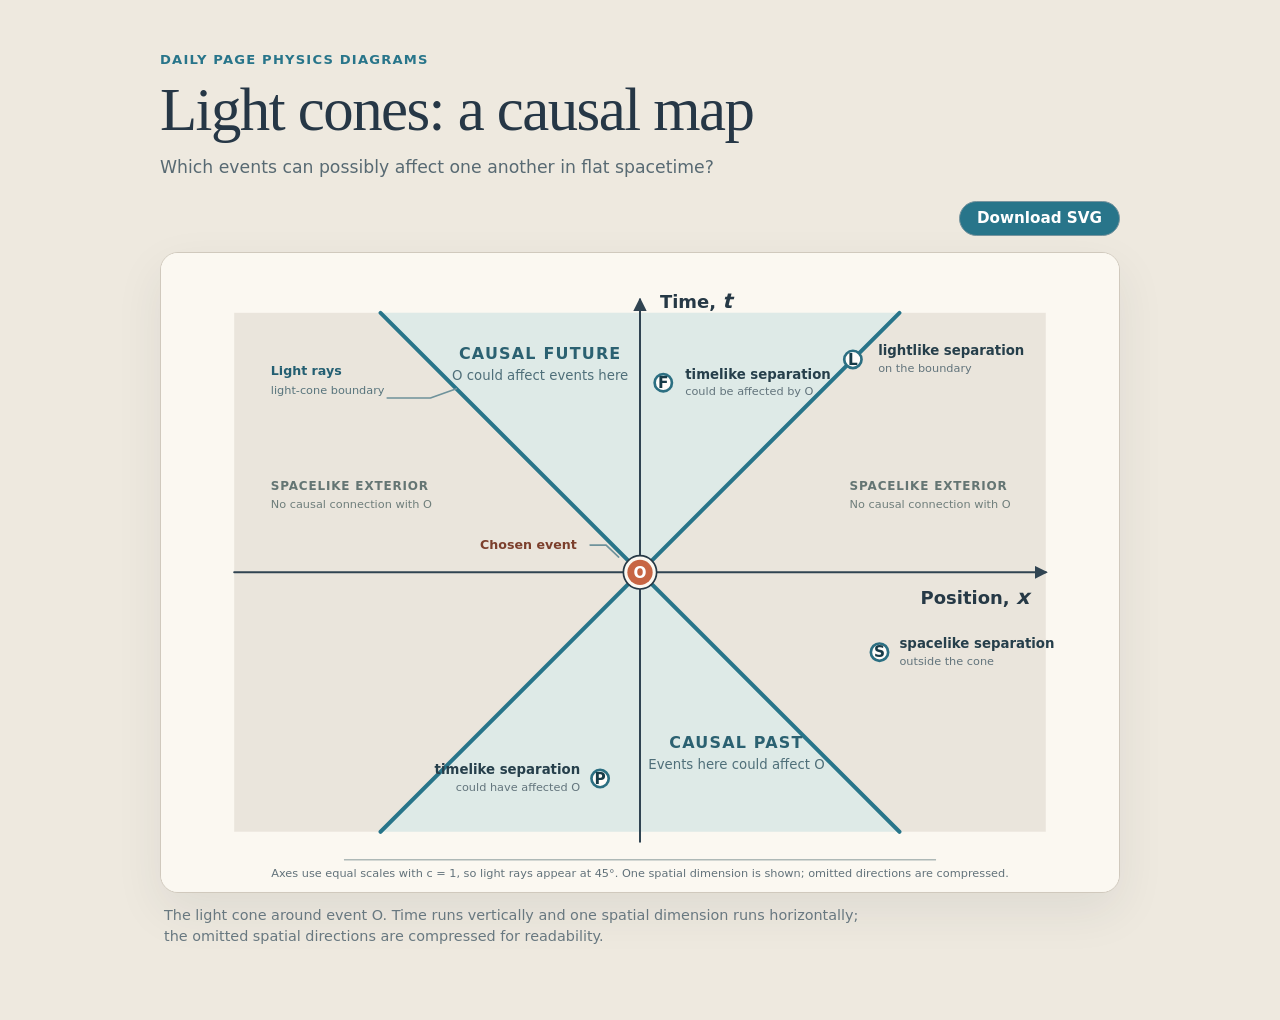
==== physics/light-cones-causal-map/index.html @ 35660392 "feat(physics): add light cone causal map" ====
<!doctype html>
<html lang="en">
  <head>
    <meta charset="utf-8" />
    <meta name="viewport" content="width=device-width, initial-scale=1" />
    <title>Light Cones: Causal Map</title>
    <link rel="stylesheet" href="styles.css" />
  </head>
  <body>
    <main>
      <header>
        <p class="eyebrow">Daily Page physics diagrams</p>
        <h1>Light cones: a causal map</h1>
        <p class="intro">Which events can possibly affect one another in flat spacetime?</p>
      </header>

      <nav class="controls" aria-label="Diagram controls">
        <a id="download" download="light-cone-causal-map.svg">Download SVG</a>
      </nav>

      <figure>
        <div id="diagram"></div>
        <figcaption>The light cone around event O. Time runs vertically and one spatial dimension runs horizontally; the omitted spatial directions are compressed for readability.</figcaption>
      </figure>
    </main>

    <script src="diagram.js"></script>
    <script src="preview.js"></script>
  </body>
</html>
---- physics/light-cones-causal-map/styles.css ----
:root {
  color-scheme: light;
  font-family: system-ui, -apple-system, BlinkMacSystemFont, "Segoe UI", sans-serif;
  color: #263746;
  background: #eee9df;
}

* { box-sizing: border-box; }

body { margin: 0; }

main {
  width: min(960px, calc(100% - 32px));
  margin: 52px auto 72px;
}

header { margin-bottom: 24px; }

.eyebrow {
  margin: 0 0 8px;
  color: #28758a;
  font-size: 0.82rem;
  font-weight: 750;
  letter-spacing: 0.09em;
  text-transform: uppercase;
}

h1 {
  margin: 0;
  font-family: Georgia, "Times New Roman", serif;
  font-size: clamp(2rem, 5vw, 3.8rem);
  font-weight: 500;
  letter-spacing: -0.025em;
}

.intro { margin: 12px 0 0; color: #586a73; font-size: 1.08rem; }

.controls {
  display: flex;
  justify-content: flex-end;
  margin-bottom: 16px;
}

#download {
  border: 1px solid #78949e;
  border-radius: 999px;
  padding: 9px 17px;
  color: #fff;
  background: #28758a;
  font: 650 0.95rem/1 system-ui, sans-serif;
  text-decoration: none;
}

figure { margin: 0; }

#diagram {
  overflow: hidden;
  border: 1px solid #d0c9bd;
  border-radius: 18px;
  background: #fbf8f1;
  box-shadow: 0 18px 48px rgb(38 55 70 / 0.08);
}

#diagram svg { display: block; width: 100%; height: auto; }

figcaption {
  max-width: 78ch;
  padding: 12px 4px 0;
  color: #687880;
  font-size: 0.9rem;
  line-height: 1.5;
}

@media (max-width: 560px) {
  main { width: min(100% - 20px, 960px); margin-top: 30px; }
  .controls { justify-content: flex-start; }
  #diagram { border-radius: 10px; }
}
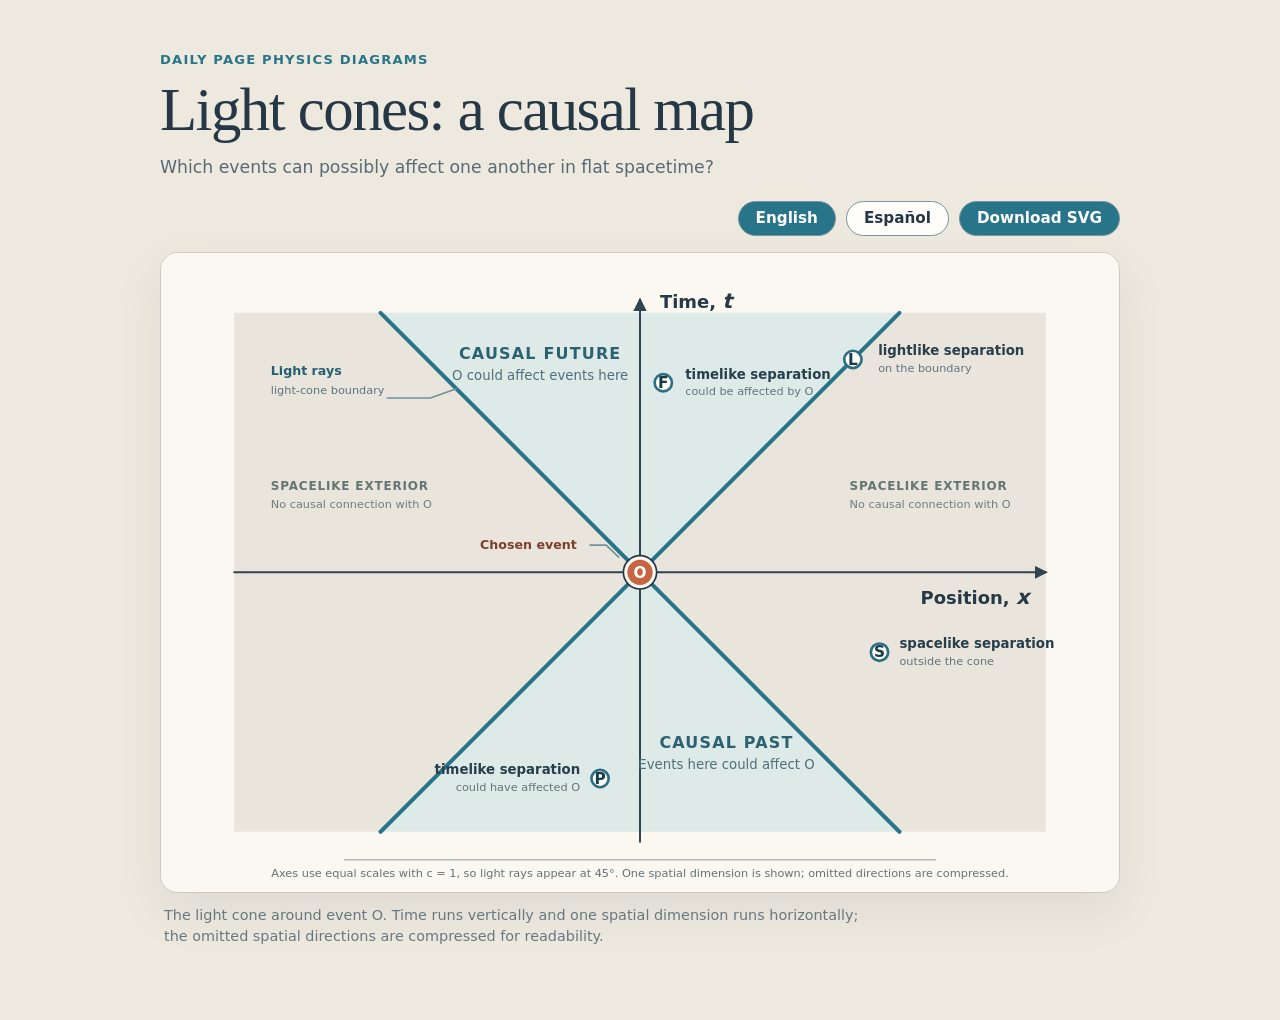
==== commit 03e4ef38: "feat(physics): add Spanish light cone diagram" ====
--- a/physics/light-cones-causal-map/index.html
+++ b/physics/light-cones-causal-map/index.html
@@ -15,6 +15,10 @@
       </header>
 
       <nav class="controls" aria-label="Diagram controls">
+        <div class="control-group" aria-label="Language">
+          <button type="button" data-language="en" aria-pressed="true">English</button>
+          <button type="button" data-language="es" aria-pressed="false">Español</button>
+        </div>
         <a id="download" download="light-cone-causal-map.svg">Download SVG</a>
       </nav>
 
--- a/physics/light-cones-causal-map/styles.css
+++ b/physics/light-cones-causal-map/styles.css
@@ -37,19 +37,26 @@
 
 .controls {
   display: flex;
+  flex-wrap: wrap;
+  gap: 10px;
   justify-content: flex-end;
   margin-bottom: 16px;
 }
 
-#download {
+.control-group { display: flex; gap: 10px; }
+
+button, #download {
   border: 1px solid #78949e;
   border-radius: 999px;
   padding: 9px 17px;
-  color: #fff;
-  background: #28758a;
+  color: #263746;
+  background: #fffdfa;
   font: 650 0.95rem/1 system-ui, sans-serif;
+  cursor: pointer;
   text-decoration: none;
 }
+
+button[aria-pressed="true"], #download { color: #fff; background: #28758a; }
 
 figure { margin: 0; }
 
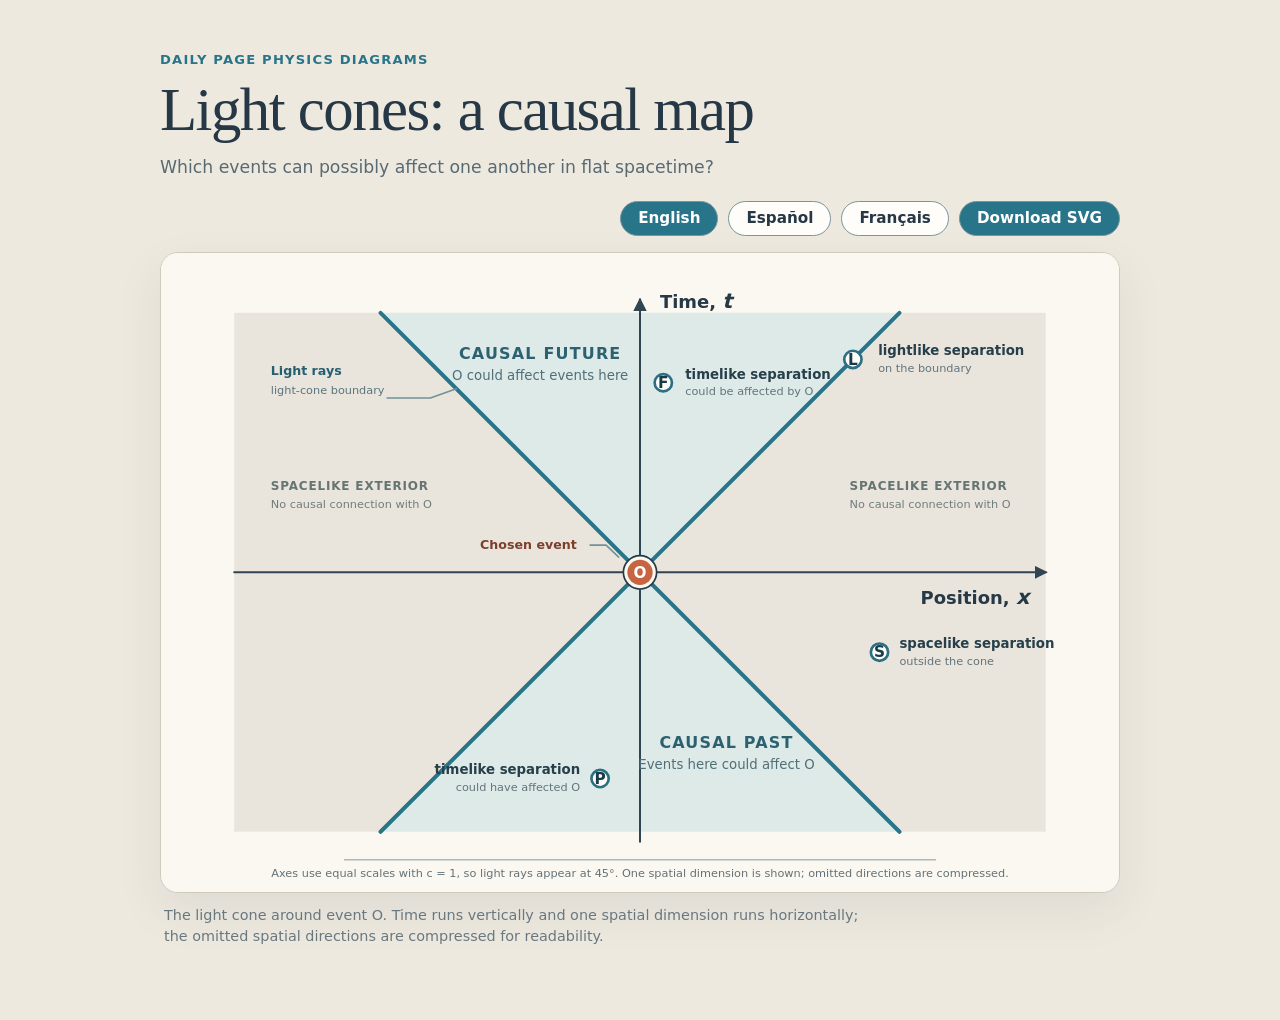
==== commit 343bd0c4: "feat(physics): add French light cone diagram" ====
--- a/physics/light-cones-causal-map/index.html
+++ b/physics/light-cones-causal-map/index.html
@@ -18,6 +18,7 @@
         <div class="control-group" aria-label="Language">
           <button type="button" data-language="en" aria-pressed="true">English</button>
           <button type="button" data-language="es" aria-pressed="false">Español</button>
+          <button type="button" data-language="fr" aria-pressed="false">Français</button>
         </div>
         <a id="download" download="light-cone-causal-map.svg">Download SVG</a>
       </nav>
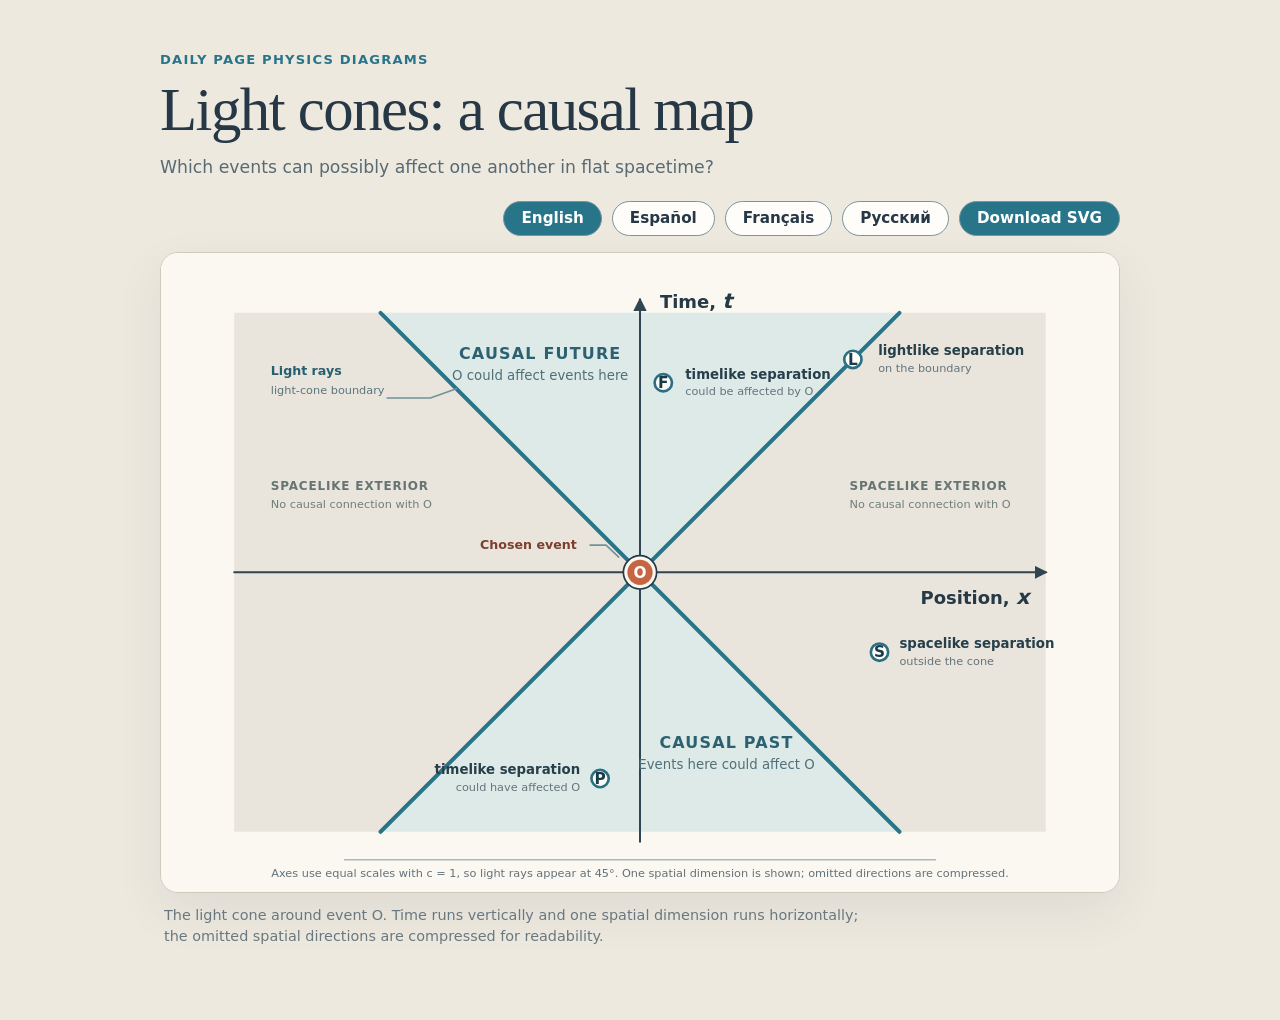
==== commit c2e75b63: "feat(light-cones): add Russian causal map diagram" ====
--- a/physics/light-cones-causal-map/index.html
+++ b/physics/light-cones-causal-map/index.html
@@ -19,6 +19,7 @@
           <button type="button" data-language="en" aria-pressed="true">English</button>
           <button type="button" data-language="es" aria-pressed="false">Español</button>
           <button type="button" data-language="fr" aria-pressed="false">Français</button>
+          <button type="button" data-language="ru" aria-pressed="false">Русский</button>
         </div>
         <a id="download" download="light-cone-causal-map.svg">Download SVG</a>
       </nav>
